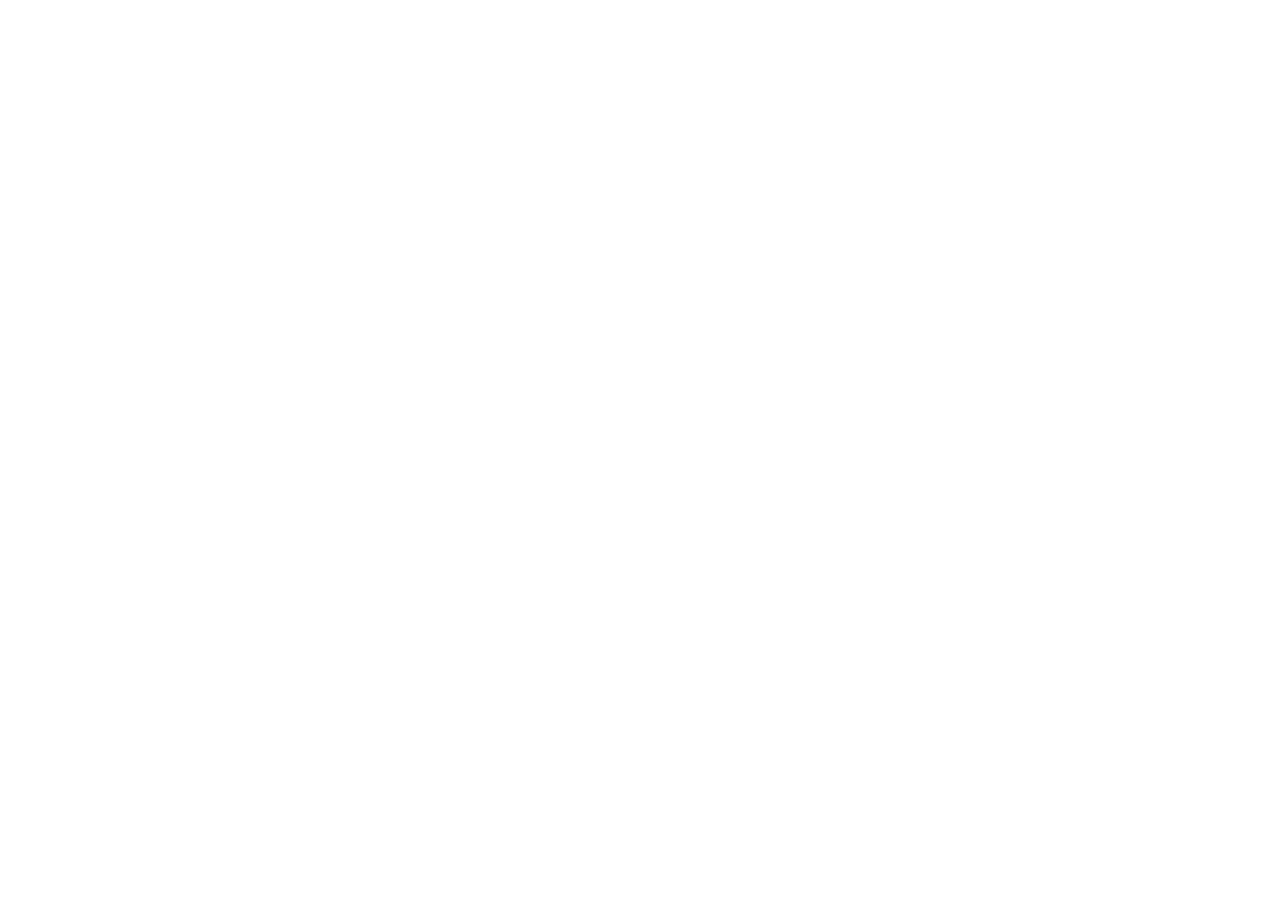
==== lesson 4/index.html @ 35e42252 "adding new files" ====
<!DOCTYPE html>
<html lang="en">

<head>
    <meta charset="UTF-8">
    <meta http-equiv="X-UA-Compatible" content="IE=edge">
    <meta name="viewport" content="width=device-width, initial-scale=1.0">
    <title>Lesson 4</title>
</head>

<body>
    <script src="./index.js"></script>
</body>

</html>
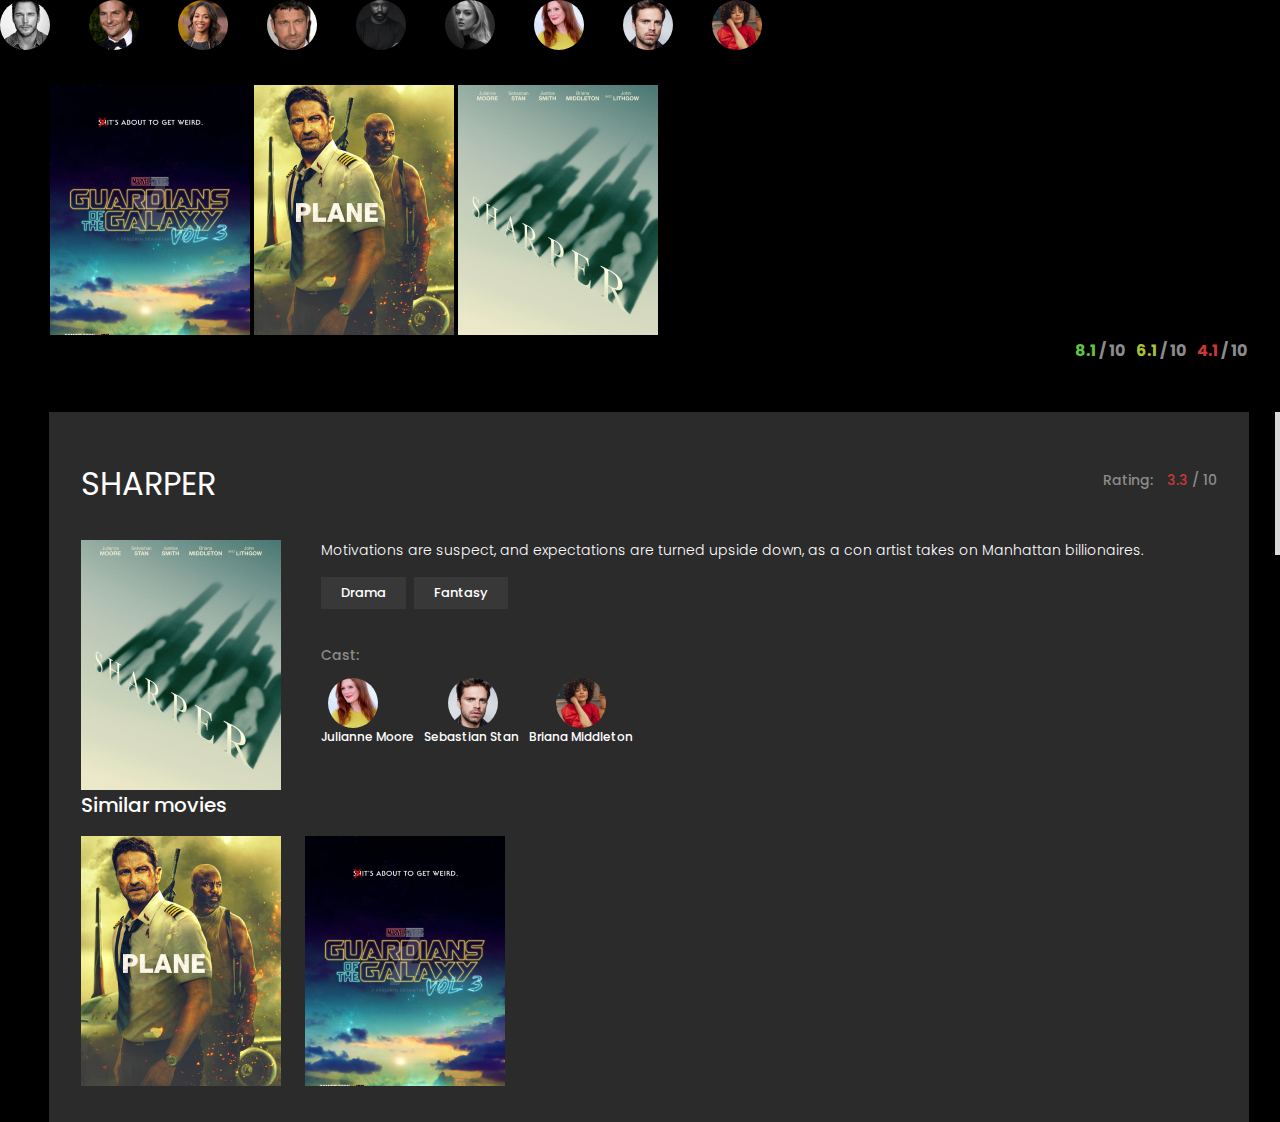
==== commit ded91c64: "adding new files" ====
--- a/lesson 4/index.html
+++ b/lesson 4/index.html
@@ -5,11 +5,109 @@
     <meta charset="UTF-8">
     <meta http-equiv="X-UA-Compatible" content="IE=edge">
     <meta name="viewport" content="width=device-width, initial-scale=1.0">
-    <title>Lesson 4</title>
+    <title>Js practise</title>
+    <link rel="stylesheet" href="./style.css">
+    <link rel="preconnect" href="https://fonts.googleapis.com">
+    <link rel="preconnect" href="https://fonts.gstatic.com" crossorigin>
+    <link href="https://fonts.googleapis.com/css2?family=Poppins:wght@400;500&display=swap" rel="stylesheet">
 </head>
 
 <body>
-    <script src="./index.js"></script>
+    <header class="header">
+        <div class="container">
+            <div class="header-icons">
+                <img src="./img/img-1.png" alt="img" class="icon-img">
+                <img src="./img/img-2.png" alt="img" class="icon-img">
+                <img src="./img/img-3.png" alt="img" class="icon-img">
+                <img src="./img/img-4.png" alt="img" class="icon-img">
+                <img src="./img/img-5.png" alt="img" class="icon-img">
+                <img src="./img/img-6.png" alt="img" class="icon-img">
+                <img src="./img/img-7.png" alt="img" class="icon-img">
+                <img src="./img/img-8.png" alt="img" class="icon-img">
+                <img src="./img/img-9.png" alt="img" class="icon-img">
+            </div>
+            <div class="header-cards">
+                <img src="./img/card-1.png" alt="img" class="card-img">
+                <img src="./img/card-2.jpg" alt="img" class="card-img">
+                <img src="./img/card-3.jpg" alt="img" class="card-img">
+            </div>
+        </div>
+    </header>
+    <div class="rating">
+        <div class="container">
+            <div class="inner-rating">
+                <p class="rating-text"><span class="green">8.1</span> / 10</p>
+                <p class="rating-text"><span class="yellow">6.1</span> / 10</p>
+                <p class="rating-text"><span class="red">4.1</span> / 10</p>
+            </div>
+        </div>
+    </div>
+    <div class="inner">
+        <div class="container">
+            <div class="inner-hero">
+                <div class="hero-title">
+                    <p class="title-text">guardians of the galaxy vol. 3</p>
+
+                    <p class="hero-rating"><span class="text">Rating:</span> <span class="yellow">7.1</span> / 10
+                    </p>
+                    <form action="submit" class="active-form hidden">
+                        <p class="form-text">Rate film:</p>
+                        <input type="number" class="rating-input" min="0" max="10" />
+                        <button class="rating-button">Rate</button>
+                    </form>
+                </div>
+                <div class="hero-info">
+                    <div class="hero-img">
+                        <img src="./img/card-1.png" alt="img" class="card-img__title">
+                    </div>
+                    <div class="hero-additional">
+                        <p class="subtitle">Still reeling from the loss of Gamora, Peter Quill must rally his team to
+                            defend the universe<br> and protect one of their
+                            own. If the mission is not completely successful, it could possibly<br> lead to the end of
+                            the
+                            Guardians as we know them.</p>
+                        <div class="hero-buttons">
+                            <button class="button-first">Drama</button>
+                            <button class="button-second">Fantasy</button>
+                        </div>
+                        <div class="hero-cast">
+                            <p class="cast">Cast:</p>
+                        </div>
+
+
+                        <div class="hero-cards">
+                            <div class="card-1">
+                                <img src="./img/img-1.png" alt="img" class="icon-first">
+                                <p class="card-info__first">Chris Pratt</p>
+                            </div>
+                            <div class="card-2">
+                                <img src="./img/img-2.png" alt="img" class="icon-second">
+                                <p class="card-info__second">Bradley Cooper</p>
+                            </div>
+                            <div class="card-3">
+                                <img src="./img/img-3.png" alt="img" class="icon-third">
+                                <p class="card-info__third">Zoe Saldana</p>
+                            </div>
+                        </div>
+                    </div>
+                </div>
+                <p class="similar">Similar movies</p>
+                <div class="similar-cards">
+                    <img src="./img/card-2.jpg" alt="img" class="card-img__first">
+                    <img src="./img/card-3.jpg" alt="img" class="card-img__second">
+                </div>
+            </div>
+            <div class="inner-rate">
+                <p class="rate-title">Rate this</p>
+                <p class="rate-subtitle">Sharper</p>
+                <div class="rate-calc">
+                    <p class="calc-text">0</p>
+                </div>
+                <button class="rate-button">RATE</button>
+            </div>
+        </div>
+    </div>
+    <script src="./data.js"></script>
 </body>
 
 </html>--- a/lesson 4/style.css
+++ b/lesson 4/style.css
@@ -0,0 +1,419 @@
+* {
+    box-sizing: border-box;
+    margin: 0;
+    padding: 0;
+}
+
+body {
+    background-color: black;
+}
+
+.header .container {
+    width: 1398px;
+    margin: 0 auto;
+    background: black;
+}
+
+.header-icons {
+    display: flex;
+    margin-bottom: 29px;
+}
+
+.icon-img {
+    width: 50px;
+    height: 50px;
+    border-radius: 50%;
+    margin-right: 39px;
+    margin-bottom: 6px;
+}
+
+.icon-img:last-child {
+    margin-right: 0;
+}
+
+.header-cards {
+    margin-left: 50px;
+}
+
+.card-img__title {
+    margin-right: 20px;
+    margin-bottom: 32px;
+}
+
+.card-img__first {
+    margin-right: 20px;
+}
+
+.card-img__ .card-img:last-child {
+    margin-right: 0;
+}
+
+.rating .container {
+    width: 1398px;
+    margin: 0 auto;
+    background: black;
+
+}
+
+.inner-rating {
+    display: flex;
+    justify-content: end;
+    margin-right: 150px;
+    padding-bottom: 49px;
+}
+
+.rating-text {
+    font-family: 'Poppins';
+    font-style: normal;
+    font-weight: 700;
+    font-size: 16px;
+    line-height: 24px;
+    color: #8B8B8B;
+    margin-right: 10px;
+}
+
+.rating-text:last-child {
+    margin-right: 0;
+}
+
+.green {
+    color: #64C442;
+}
+
+.yellow {
+    color: #ADBF3A;
+}
+
+.red {
+    color: #CA3838;
+}
+
+.inner .container {
+    width: 1398px;
+    margin: 0 auto;
+    background: black;
+    display: flex;
+}
+
+.inner-hero {
+    width: 1200px;
+    background-color: #2B2B2B;
+    margin-left: 49px;
+}
+
+.hero-title {
+    display: flex;
+    justify-content: space-between;
+    align-items: center;
+    padding-top: 24px;
+    padding-bottom: 16px;
+}
+
+.hero-rating {
+    margin-right: 32px;
+    font-family: 'Poppins';
+    font-style: normal;
+    font-weight: 500;
+    font-size: 14px;
+    line-height: 21px;
+    /* identical to box height */
+    color: #8B8B8B;
+}
+
+.title-text {
+    font-family: 'Poppins';
+    font-style: normal;
+    font-weight: 400;
+    font-size: 32px;
+    line-height: 48px;
+    /* identical to box height */
+
+    text-transform: uppercase;
+    margin-left: 32px;
+    margin-top: 24px;
+    color: #FFFFFF;
+    margin-bottom: 16px;
+}
+
+.hero-info {
+    display: flex;
+    justify-content: start;
+}
+
+.hero-img {
+    margin-left: 32px;
+    margin-right: 20px;
+    height: 250px;
+}
+
+.subtitle {
+    font-family: 'Poppins';
+    font-style: normal;
+    font-weight: 300;
+    font-size: 14px;
+    line-height: 21px;
+
+    color: #FFFFFF;
+    margin-bottom: 16px;
+}
+
+.hero-buttons {
+    margin-bottom: 36px;
+}
+
+.button-first {
+    font-family: 'Poppins';
+    font-style: normal;
+    font-weight: 500;
+    font-size: 13px;
+    line-height: 20px;
+    /* identical to box height */
+    padding: 6px 20px;
+    background: #383838;
+    color: #FFFFFF;
+    border: none;
+    margin-right: 4px;
+}
+
+.button-second {
+    font-family: 'Poppins';
+    font-style: normal;
+    font-weight: 500;
+    font-size: 13px;
+    line-height: 20px;
+    /* identical to box height */
+    padding: 6px 20px;
+    background: #383838;
+    color: #FFFFFF;
+    border: none;
+    margin-right: 4px;
+}
+
+.cast {
+    font-family: 'Poppins';
+    font-style: normal;
+    font-weight: 500;
+    font-size: 14px;
+    line-height: 21px;
+    /* identical to box height */
+
+    margin-bottom: 12px;
+    color: #8B8B8B;
+}
+
+.hero-cards {
+    display: flex;
+    flex-direction: row;
+}
+
+.card-1 {
+    display: flex;
+    flex-direction: column;
+    margin-right: 10px;
+}
+
+.card-info__first {
+    font-family: 'Poppins';
+    font-style: normal;
+    font-weight: 500;
+    font-size: 12px;
+    line-height: 18px;
+    /* identical to box height */
+    color: #FFFFFF;
+}
+
+.card-info__second {
+    font-family: 'Poppins';
+    font-style: normal;
+    font-weight: 500;
+    font-size: 12px;
+    line-height: 18px;
+    /* identical to box height */
+    color: #FFFFFF;
+}
+
+.card-info__third {
+    font-family: 'Poppins';
+    font-style: normal;
+    font-weight: 500;
+    font-size: 12px;
+    line-height: 18px;
+    /* identical to box height */
+    color: #FFFFFF;
+}
+
+.card-2 {
+    display: flex;
+    align-items: center;
+    flex-direction: column;
+    margin-right: 10px;
+
+}
+
+.card-3 {
+    display: flex;
+    align-items: center;
+    flex-direction: column;
+}
+
+.icon-first {
+    margin-left: 7px;
+    width: 50px;
+    height: 50px;
+    border-radius: 50%;
+}
+
+.hero-additional {
+    margin-bottom: 32px;
+}
+
+.icon-second {
+    margin-left: 2px;
+    width: 50px;
+    height: 50px;
+    border-radius: 50%;
+}
+
+.icon-third {
+    width: 50px;
+    height: 50px;
+    border-radius: 50%;
+}
+
+.similar {
+    font-family: 'Poppins';
+    font-style: normal;
+    font-weight: 500;
+    font-size: 20px;
+    line-height: 30px;
+    /* identical to box height */
+    margin-left: 32px;
+    margin-bottom: 16px;
+    color: #FFFFFF;
+
+}
+
+.similar-cards {
+    margin-left: 32px;
+    margin-bottom: 32px;
+}
+
+.text {
+    margin-right: 10px;
+}
+
+.inner-rate {
+    margin-left: 26px;
+    background-color: #D9D9D9;
+    width: 123px;
+    height: 143px;
+}
+
+.rate-title {
+    font-family: 'Poppins';
+    font-style: normal;
+    font-weight: 500;
+    font-size: 10px;
+    line-height: 15px;
+    text-align: center;
+    margin-top: 14px;
+    color: #8B8B8B;
+    margin-bottom: 5px;
+}
+
+.rate-subtitle {
+    font-family: 'Poppins';
+    font-style: normal;
+    font-weight: 500;
+    font-size: 14px;
+    line-height: 21px;
+    text-align: center;
+    text-transform: uppercase;
+    margin-bottom: 18px;
+    color: #383838;
+}
+
+.rate-calc {
+    background: #FFFFFF;
+    width: 64px;
+    height: 24px;
+    margin-left: 30px;
+    margin-bottom: 12px;
+}
+
+.calc-text {
+    text-align: center;
+    font-family: 'Poppins';
+    font-style: normal;
+    font-weight: 500;
+    font-size: 13px;
+    line-height: 20px;
+    /* identical to box height */
+    color: #000000;
+}
+
+.rate-button {
+    font-family: 'Poppins';
+    font-style: normal;
+    font-weight: 500;
+    font-size: 14px;
+    line-height: 21px;
+    /* identical to box height */
+    margin-left: 30px;
+    text-align: center;
+    text-transform: uppercase;
+    background: #000000;
+    color: #FFFFFF;
+    width: 63px;
+    height: 23px;
+}
+
+.rating-input::-webkit-inner-spin-button,
+.rating-input::-webkit-outer-spin-button {
+    -webkit-appearance: none;
+    margin: 0;
+}
+
+.hidden {
+    display: none !important;
+}
+
+.form-text {
+    font-family: 'Poppins';
+    font-style: normal;
+    font-weight: 500;
+    font-size: 14px;
+    line-height: 21px;
+    color: #8B8B8B;
+    margin-bottom: 10px;
+    text-align: center;
+}
+
+.active-form {
+    display: flex;
+    flex-direction: column;
+    margin-right: 20px;
+    background-color: #D9D9D9;
+    width: 100px;
+}
+
+.rating-input {
+    width: 40px;
+    margin: 0 auto;
+    margin-bottom: 10px;
+}
+
+.rating-button {
+    font-family: 'Poppins';
+    font-style: normal;
+    font-weight: 500;
+    font-size: 14px;
+    line-height: 21px;
+    margin: 0 auto;
+    text-align: center;
+    text-transform: uppercase;
+    background: #000000;
+    color: #FFFFFF;
+    width: 63px;
+    height: 23px;
+}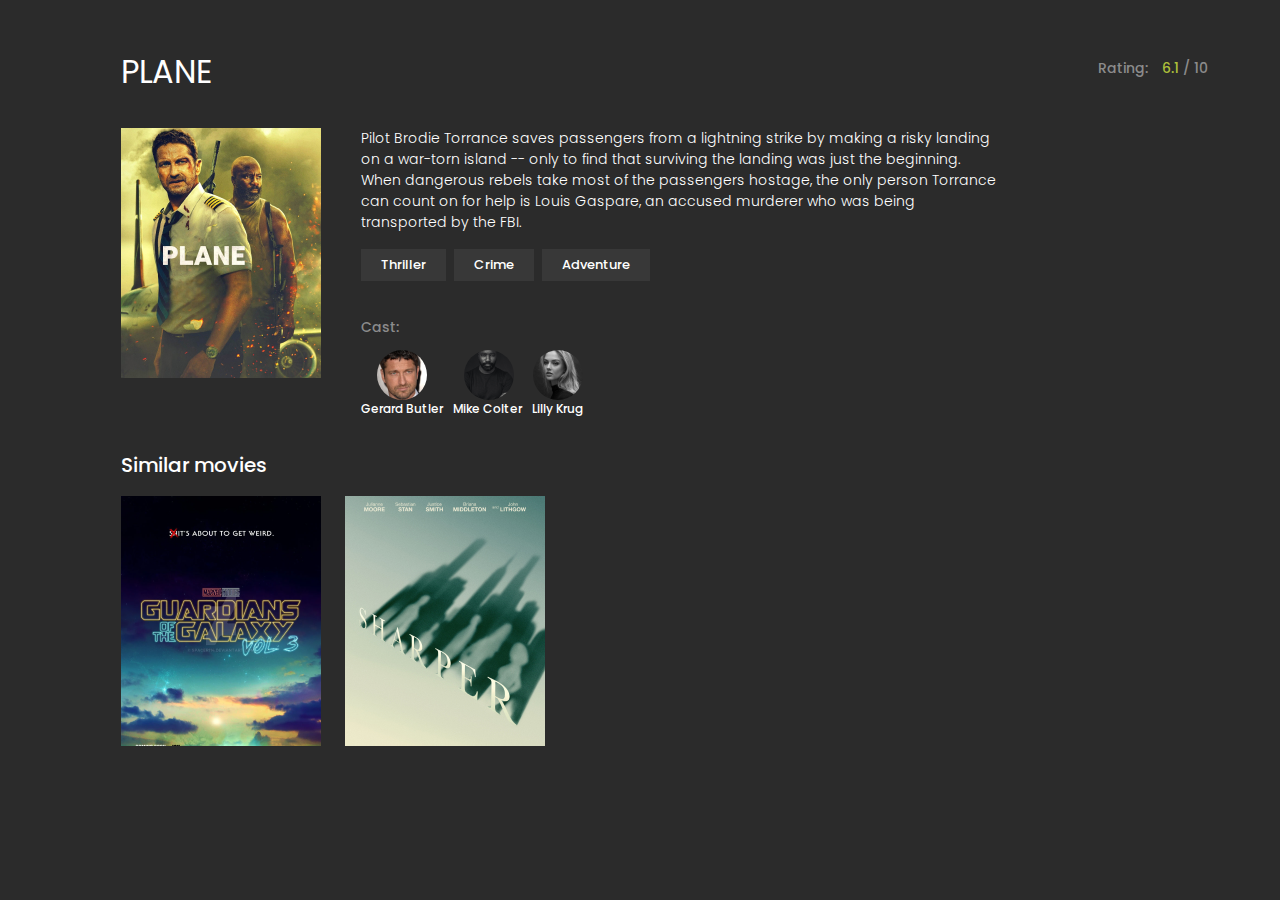
==== commit 52bd33c0: "adding new files" ====
--- a/lesson 4/index.html
+++ b/lesson 4/index.html
@@ -13,35 +13,6 @@
 </head>
 
 <body>
-    <header class="header">
-        <div class="container">
-            <div class="header-icons">
-                <img src="./img/img-1.png" alt="img" class="icon-img">
-                <img src="./img/img-2.png" alt="img" class="icon-img">
-                <img src="./img/img-3.png" alt="img" class="icon-img">
-                <img src="./img/img-4.png" alt="img" class="icon-img">
-                <img src="./img/img-5.png" alt="img" class="icon-img">
-                <img src="./img/img-6.png" alt="img" class="icon-img">
-                <img src="./img/img-7.png" alt="img" class="icon-img">
-                <img src="./img/img-8.png" alt="img" class="icon-img">
-                <img src="./img/img-9.png" alt="img" class="icon-img">
-            </div>
-            <div class="header-cards">
-                <img src="./img/card-1.png" alt="img" class="card-img">
-                <img src="./img/card-2.jpg" alt="img" class="card-img">
-                <img src="./img/card-3.jpg" alt="img" class="card-img">
-            </div>
-        </div>
-    </header>
-    <div class="rating">
-        <div class="container">
-            <div class="inner-rating">
-                <p class="rating-text"><span class="green">8.1</span> / 10</p>
-                <p class="rating-text"><span class="yellow">6.1</span> / 10</p>
-                <p class="rating-text"><span class="red">4.1</span> / 10</p>
-            </div>
-        </div>
-    </div>
     <div class="inner">
         <div class="container">
             <div class="inner-hero">
@@ -50,12 +21,15 @@
 
                     <p class="hero-rating"><span class="text">Rating:</span> <span class="yellow">7.1</span> / 10
                     </p>
-                    <form action="submit" class="active-form hidden">
-                        <p class="form-text">Rate film:</p>
+                    <form action="submit" class="active-form disabled ">
+                        <p class="form-text">Rate this</p>
+                        <p class="form-subtitle">Guardians</p>
                         <input type="number" class="rating-input" min="0" max="10" />
                         <button class="rating-button">Rate</button>
                     </form>
                 </div>
+
+
                 <div class="hero-info">
                     <div class="hero-img">
                         <img src="./img/card-1.png" alt="img" class="card-img__title">
@@ -69,6 +43,7 @@
                         <div class="hero-buttons">
                             <button class="button-first">Drama</button>
                             <button class="button-second">Fantasy</button>
+                            <button class="button-third disabled">Adventure</button>
                         </div>
                         <div class="hero-cast">
                             <p class="cast">Cast:</p>
@@ -97,14 +72,6 @@
                     <img src="./img/card-3.jpg" alt="img" class="card-img__second">
                 </div>
             </div>
-            <div class="inner-rate">
-                <p class="rate-title">Rate this</p>
-                <p class="rate-subtitle">Sharper</p>
-                <div class="rate-calc">
-                    <p class="calc-text">0</p>
-                </div>
-                <button class="rate-button">RATE</button>
-            </div>
         </div>
     </div>
     <script src="./data.js"></script>
--- a/lesson 4/style.css
+++ b/lesson 4/style.css
@@ -5,7 +5,7 @@
 }
 
 body {
-    background-color: black;
+    background-color: #2B2B2B;
 }
 
 .header .container {
@@ -89,9 +89,9 @@
 }
 
 .inner .container {
-    width: 1398px;
+    width: 1200px;
+    background-color: 2B2B2B;
     margin: 0 auto;
-    background: black;
     display: flex;
 }
 
@@ -118,6 +118,7 @@
     line-height: 21px;
     /* identical to box height */
     color: #8B8B8B;
+    position: relative;
 }
 
 .title-text {
@@ -152,7 +153,7 @@
     font-weight: 300;
     font-size: 14px;
     line-height: 21px;
-
+    width: 640px;
     color: #FFFFFF;
     margin-bottom: 16px;
 }
@@ -203,61 +204,62 @@
 
 .hero-cards {
     display: flex;
-    flex-direction: row;
+    justify-content: flex-start;
 }
 
 .card-1 {
-    display: flex;
-    flex-direction: column;
-    margin-right: 10px;
-}
-
-.card-info__first {
-    font-family: 'Poppins';
-    font-style: normal;
-    font-weight: 500;
-    font-size: 12px;
-    line-height: 18px;
-    /* identical to box height */
-    color: #FFFFFF;
-}
-
-.card-info__second {
-    font-family: 'Poppins';
-    font-style: normal;
-    font-weight: 500;
-    font-size: 12px;
-    line-height: 18px;
-    /* identical to box height */
-    color: #FFFFFF;
-}
-
-.card-info__third {
-    font-family: 'Poppins';
-    font-style: normal;
-    font-weight: 500;
-    font-size: 12px;
-    line-height: 18px;
-    /* identical to box height */
-    color: #FFFFFF;
-}
-
-.card-2 {
     display: flex;
     align-items: center;
     flex-direction: column;
     margin-right: 10px;
-
-}
-
-.card-3 {
+}
+
+.card-info__first {
+    font-family: 'Poppins';
+    font-style: normal;
+    font-weight: 500;
+    font-size: 12px;
+    line-height: 18px;
+    /* identical to box height */
+    color: #FFFFFF;
+}
+
+.card-info__second {
+    font-family: 'Poppins';
+    font-style: normal;
+    font-weight: 500;
+    font-size: 12px;
+    line-height: 18px;
+    /* identical to box height */
+    color: #FFFFFF;
+}
+
+.card-info__third {
+    font-family: 'Poppins';
+    font-style: normal;
+    font-weight: 500;
+    font-size: 12px;
+    line-height: 18px;
+    /* identical to box height */
+    color: #FFFFFF;
+}
+
+.card-2 {
     display: flex;
     align-items: center;
     flex-direction: column;
+    margin-right: 10px;
+
+}
+
+.card-3 {
+    display: flex;
+    align-items: center;
+    flex-direction: column;
 }
 
 .icon-first {
-    margin-left: 7px;
+
     width: 50px;
     height: 50px;
     border-radius: 50%;
@@ -385,8 +387,10 @@
     font-size: 14px;
     line-height: 21px;
     color: #8B8B8B;
-    margin-bottom: 10px;
-    text-align: center;
+    background-color: #D9D9D9;
+    margin-top: 15px;
+    text-align: center;
+
 }
 
 .active-form {
@@ -394,13 +398,19 @@
     flex-direction: column;
     margin-right: 20px;
     background-color: #D9D9D9;
-    width: 100px;
+    width: 123px;
+    height: 143px;
+    position: absolute;
+    top: 100px;
+    right: 80px;
+
+
 }
 
 .rating-input {
     width: 40px;
     margin: 0 auto;
-    margin-bottom: 10px;
+    margin-bottom: 12px;
 }
 
 .rating-button {
@@ -416,4 +426,41 @@
     color: #FFFFFF;
     width: 63px;
     height: 23px;
+}
+
+/* .hero-rating:hover+.active-form {
+
+    opacity: 1;
+    transition: opacity 0.2s ease-in-out;
+} */
+
+.disabled {
+    display: none;
+}
+
+.button-third {
+    font-family: 'Poppins';
+    font-style: normal;
+    font-weight: 500;
+    font-size: 13px;
+    line-height: 20px;
+    /* identical to box height */
+    padding: 6px 20px;
+    background: #383838;
+    color: #FFFFFF;
+    border: none;
+
+}
+
+.form-subtitle {
+    font-family: 'Poppins';
+    font-style: normal;
+    font-weight: 500;
+    font-size: 14px;
+    line-height: 21px;
+    text-align: center;
+    text-transform: uppercase;
+
+    color: #383838;
+    margin-bottom: 18px;
 }